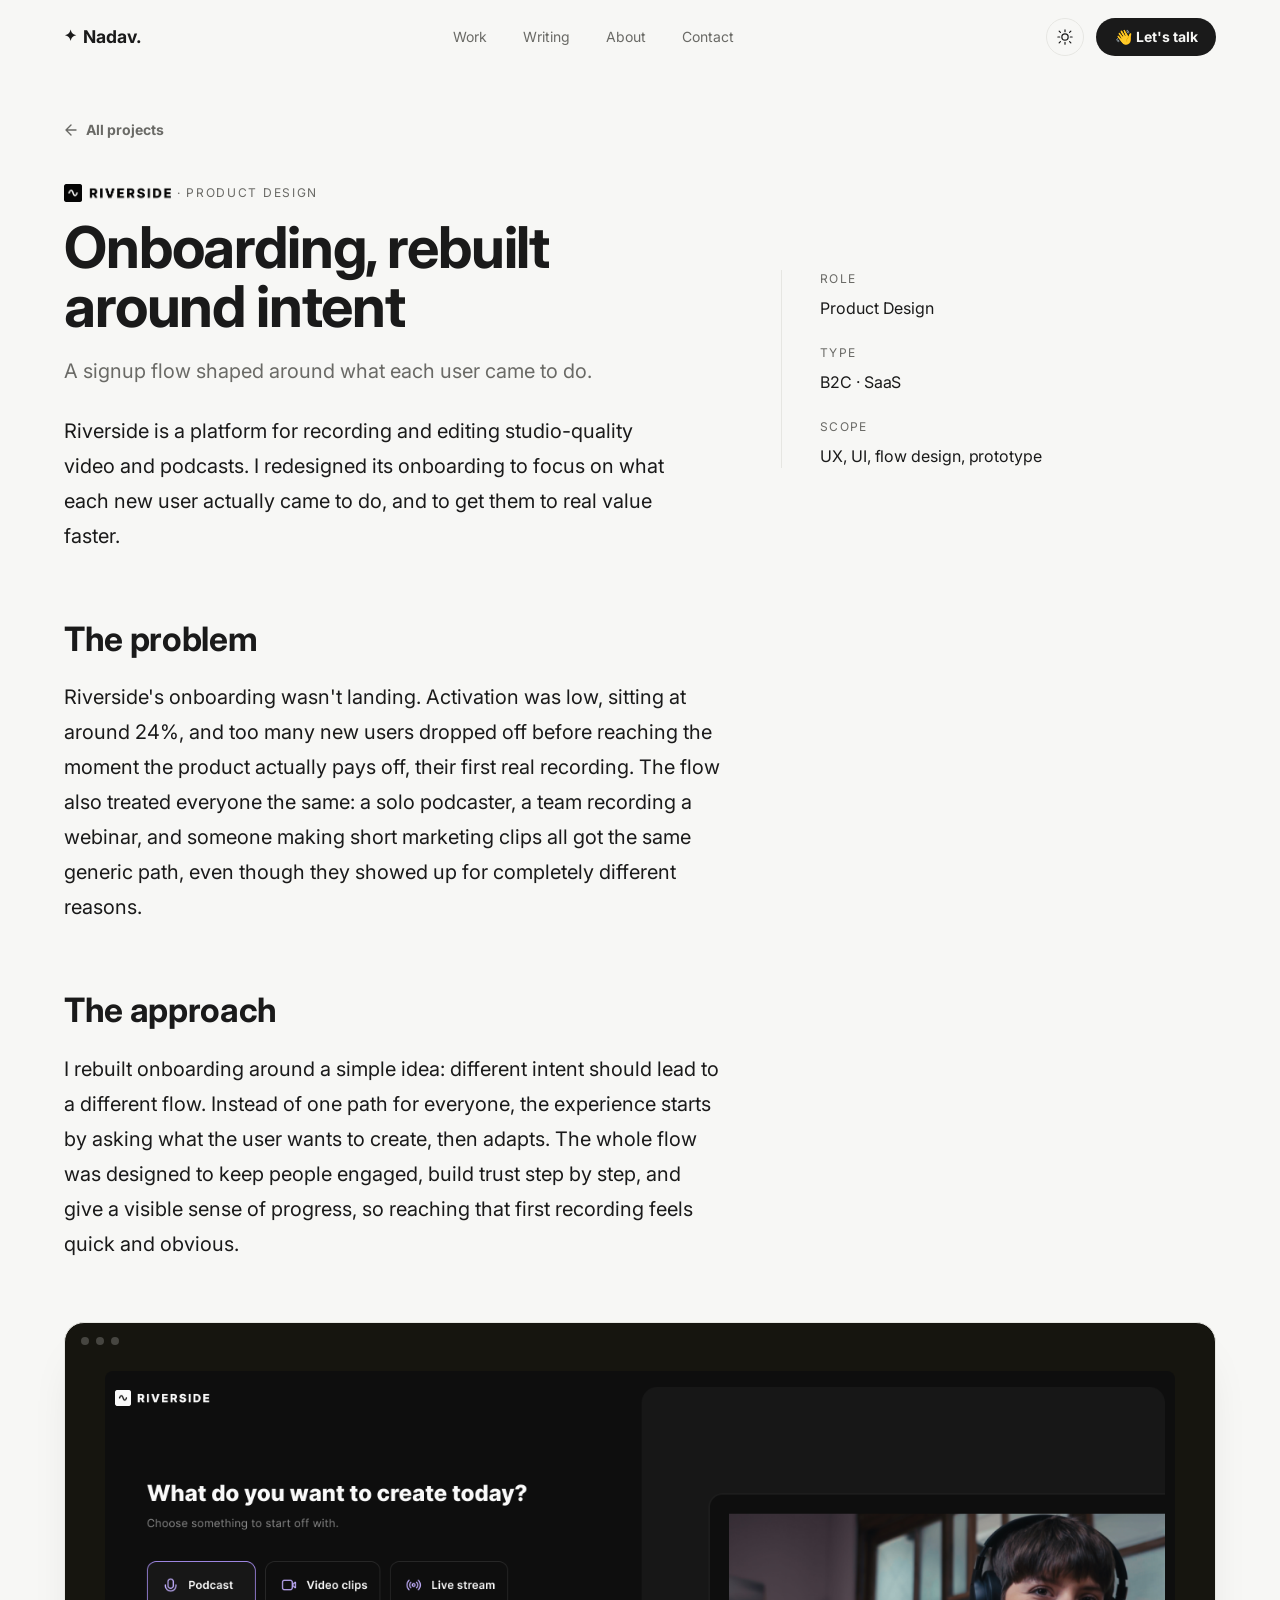
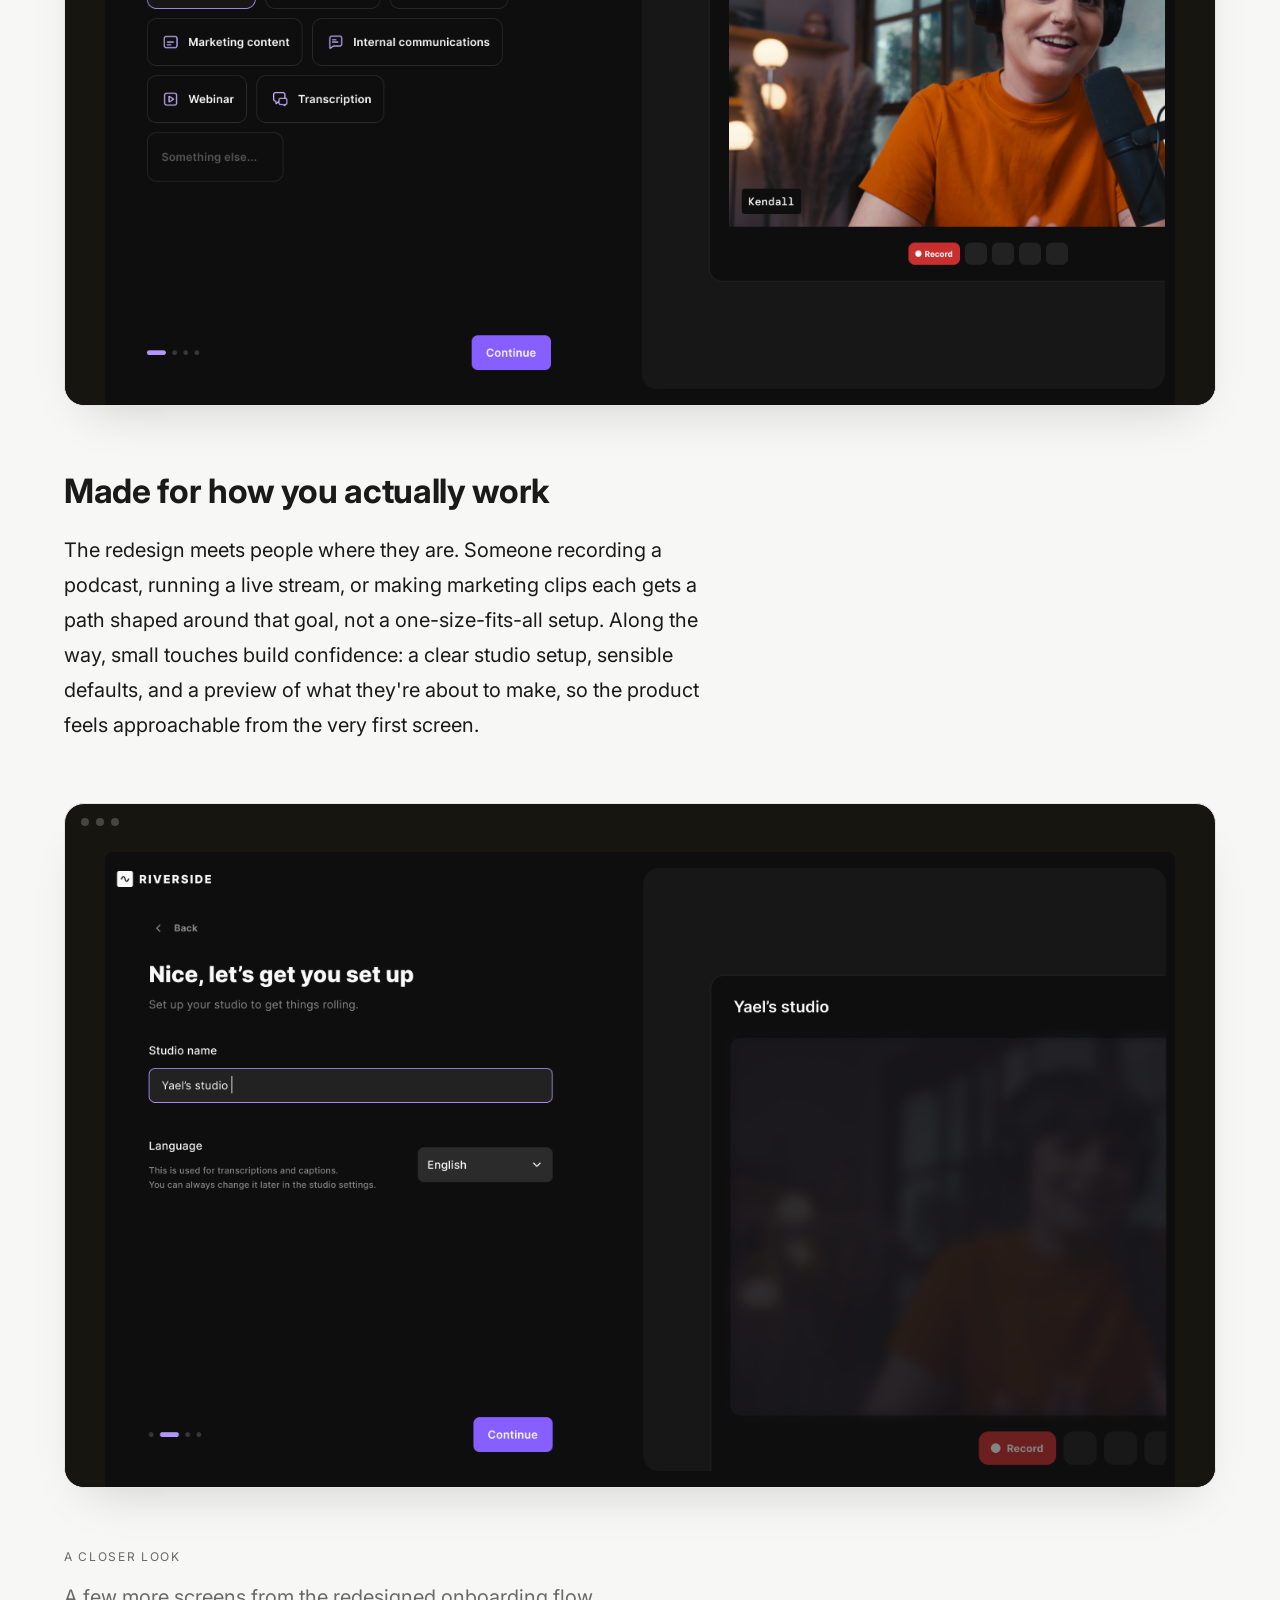
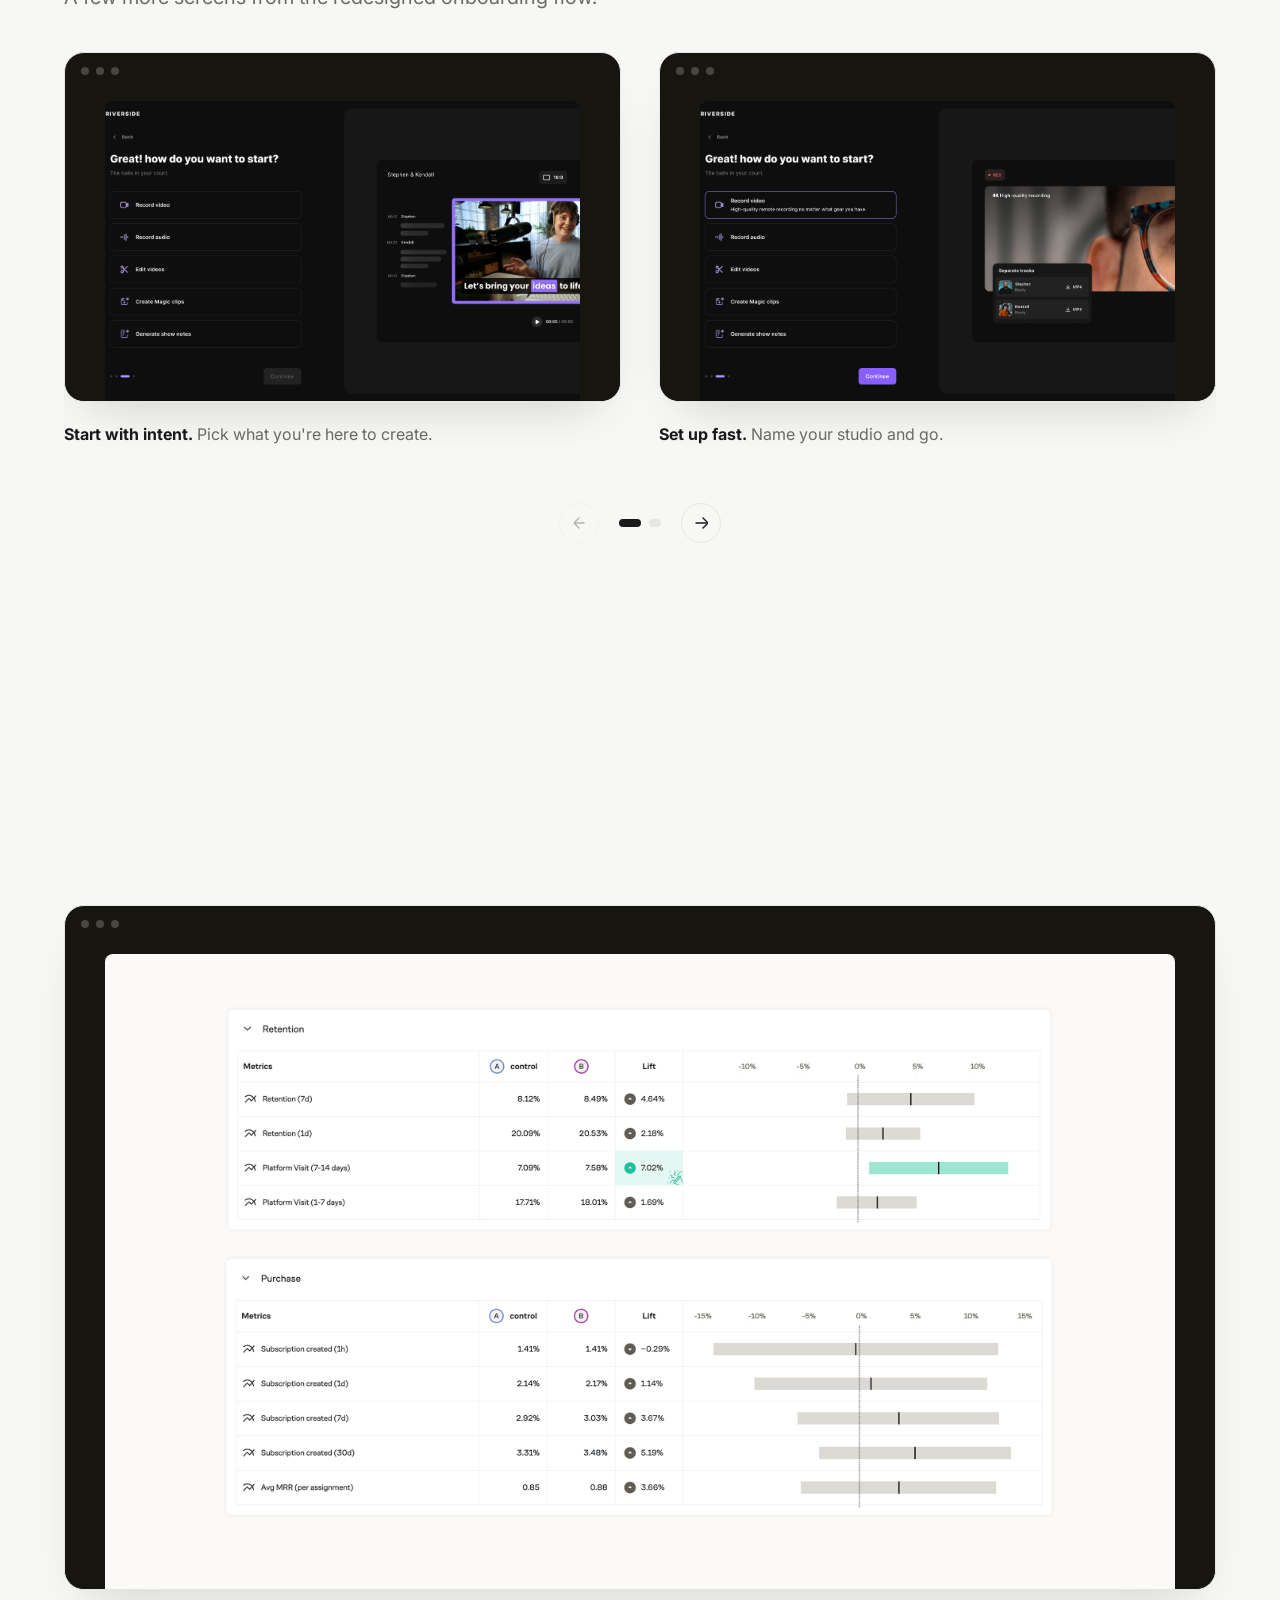
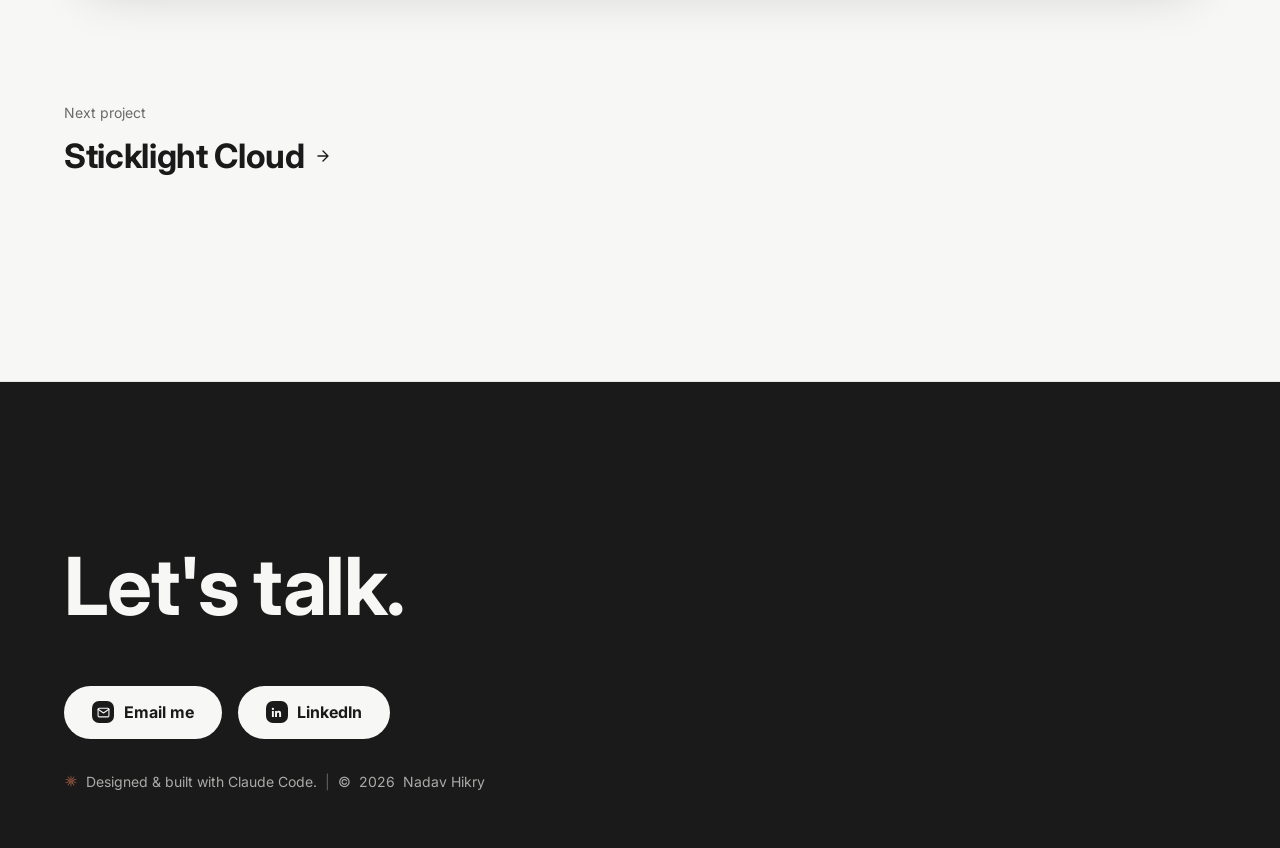
==== riverside.html @ 59f97821 "Initial commit: Nadav Hikry portfolio site Static portfolio site with Sticklight Cloud and Riverside" ====
<!DOCTYPE html>
<html lang="en">
<head>
<meta charset="UTF-8" />
<meta name="viewport" content="width=device-width, initial-scale=1.0" />
<title>Riverside · Nadav Hikry</title>
<meta name="description" content="Riverside: onboarding rebuilt around user intent. Product design case study by Nadav Hikry." />

<link rel="preconnect" href="https://fonts.googleapis.com" />
<link rel="preconnect" href="https://fonts.gstatic.com" crossorigin />
<link href="https://fonts.googleapis.com/css2?family=Inter:wght@400;700&display=swap" rel="stylesheet" />

<link rel="stylesheet" href="styles.css" />

<script>
  (function () {
    var saved = null;
    try { saved = localStorage.getItem("theme"); } catch (e) {}
    var theme = saved;
    if (theme !== "light" && theme !== "dark") {
      var hour = new Date().getHours();
      theme = (hour >= 7 && hour < 19) ? "light" : "dark";
    }
    document.documentElement.setAttribute("data-theme", theme);
  })();
</script>
</head>
<body>

<a class="skip-link" href="#main">Skip to content</a>

<!-- ============ NAV ============ -->
<header class="site-nav">
  <div class="site-nav__inner">
    <a href="index.html" class="logo" aria-label="Nadav Hikry home">
      <span class="logo__mark" aria-hidden="true">✦</span> Nadav.
    </a>

    <nav class="site-nav__links" aria-label="Primary">
      <a href="index.html#work">Work</a>
      <a href="index.html#writing">Writing</a>
      <a href="index.html#about">About</a>
      <a href="index.html#contact">Contact</a>
    </nav>

    <div class="site-nav__actions">
      <button id="theme-toggle" class="theme-toggle" type="button" aria-label="Toggle light and dark theme">
        <svg class="theme-toggle__icon theme-toggle__icon--sun" viewBox="0 0 24 24" fill="none" stroke="currentColor" stroke-width="1.6" stroke-linecap="round" aria-hidden="true">
          <circle cx="12" cy="12" r="4.2"/>
          <path d="M12 2.5v2.4M12 19.1v2.4M4.2 4.2l1.7 1.7M18.1 18.1l1.7 1.7M2.5 12h2.4M19.1 12h2.4M4.2 19.8l1.7-1.7M18.1 5.9l1.7-1.7"/>
        </svg>
        <svg class="theme-toggle__icon theme-toggle__icon--moon" viewBox="0 0 24 24" fill="none" stroke="currentColor" stroke-width="1.6" stroke-linecap="round" stroke-linejoin="round" aria-hidden="true">
          <path d="M20 14.3A8.5 8.5 0 1 1 9.7 4a6.6 6.6 0 0 0 10.3 10.3Z"/>
        </svg>
      </button>
      <a href="index.html#contact" class="say-hi"><span aria-hidden="true">👋</span>Let's talk</a>
    </div>
  </div>
</header>

<main id="main">
  <section class="project-detail">
    <a class="project-detail__back reveal" href="index.html#work">
      <svg width="14" height="14" viewBox="0 0 14 14" fill="none" aria-hidden="true">
        <path d="M12 7H2M2 7l5-5M2 7l5 5" stroke="currentColor" stroke-width="1.4" stroke-linecap="round" stroke-linejoin="round"/>
      </svg>
      All projects
    </a>

    <div class="project-detail__intro">
      <div class="project-detail__header">
        <p class="work-card__meta reveal">
          <img class="work-card__meta-logo work-card__meta-logo--riverside" src="images/riverside.png" alt="Riverside" />
          · Product Design
        </p>
        <h1 class="project-detail__title reveal">Onboarding, rebuilt<br>around intent</h1>
        <p class="project__hook reveal">A signup flow shaped around what each user came to do.</p>
        <p class="project-detail__copy reveal">
          Riverside is a platform for recording and editing studio-quality
          video and podcasts. I redesigned its onboarding to focus on what
          each new user actually came to do, and to get them to real value
          faster.
        </p>
      </div>

      <!-- AT A GLANCE -->
      <div class="project-detail__stats-panel reveal">
        <div class="project-detail__stats">
          <div class="project-detail__stat">
            <p class="project-detail__stat-label">Role</p>
            <p class="project-detail__stat-value">Product Design</p>
          </div>
          <div class="project-detail__stat">
            <p class="project-detail__stat-label">Type</p>
            <p class="project-detail__stat-value">B2C · SaaS</p>
          </div>
          <div class="project-detail__stat">
            <p class="project-detail__stat-label">Scope</p>
            <p class="project-detail__stat-value">UX, UI, flow design, prototype</p>
          </div>
        </div>
      </div>
    </div>

    <!-- THE PROBLEM -->
    <div class="project-detail__section reveal">
      <h2 class="project-detail__section-title">The problem</h2>
      <p class="project-detail__section-body">
        Riverside's onboarding wasn't landing. Activation was low, sitting
        at around 24%, and too many new users dropped off before reaching
        the moment the product actually pays off, their first real
        recording. The flow also treated everyone the same: a solo
        podcaster, a team recording a webinar, and someone making short
        marketing clips all got the same generic path, even though they
        showed up for completely different reasons.
      </p>
    </div>

    <!-- THE APPROACH -->
    <div class="project-detail__section reveal">
      <h2 class="project-detail__section-title">The approach</h2>
      <p class="project-detail__section-body">
        I rebuilt onboarding around a simple idea: different intent should
        lead to a different flow. Instead of one path for everyone, the
        experience starts by asking what the user wants to create, then
        adapts. The whole flow was designed to keep people engaged, build
        trust step by step, and give a visible sense of progress, so
        reaching that first recording feels quick and obvious.
      </p>
    </div>

    <figure class="frame project-detail__figure reveal">
      <span class="frame__bar" aria-hidden="true"><i></i><i></i><i></i></span>
      <span class="frame__media">
        <img src="images/riverside%2001.png" alt="Riverside onboarding intent-selection screen asking what the user wants to create today." loading="lazy" />
      </span>
    </figure>

    <!-- MADE FOR HOW YOU ACTUALLY WORK -->
    <div class="project-detail__section reveal">
      <h2 class="project-detail__section-title">Made for how you actually work</h2>
      <p class="project-detail__section-body">
        The redesign meets people where they are. Someone recording a
        podcast, running a live stream, or making marketing clips each gets
        a path shaped around that goal, not a one-size-fits-all setup.
        Along the way, small touches build confidence: a clear studio
        setup, sensible defaults, and a preview of what they're about to
        make, so the product feels approachable from the very first screen.
      </p>
    </div>

    <figure class="frame project-detail__figure reveal">
      <span class="frame__bar" aria-hidden="true"><i></i><i></i><i></i></span>
      <span class="frame__media">
        <img src="images/riverside%2002.png" alt="Riverside studio setup screen with a workspace name and sensible defaults." loading="lazy" />
      </span>
    </figure>

    <!-- A CLOSER LOOK -->
    <div class="project-gallery reveal">
      <p class="section-label project-gallery__label">A closer look</p>
      <p class="project-gallery__intro">
        A few more screens from the redesigned onboarding flow.
      </p>

      <div class="gallery-carousel" data-carousel>
        <div class="gallery-carousel__track" data-carousel-track>

          <div class="gallery-carousel__item" data-carousel-item>
            <button type="button" class="frame gallery-carousel__trigger" data-lightbox-trigger>
              <span class="frame__bar" aria-hidden="true"><i></i><i></i><i></i></span>
              <span class="frame__media">
                <img src="images/riverside%2003.png" alt="Riverside start screen with options to record video, record audio, edit videos, create magic clips, or generate show notes." loading="lazy" />
              </span>
            </button>
            <p class="gallery-carousel__caption"><strong>Start with intent.</strong> Pick what you're here to create.</p>
          </div>

          <div class="gallery-carousel__item" data-carousel-item>
            <button type="button" class="frame gallery-carousel__trigger" data-lightbox-trigger>
              <span class="frame__bar" aria-hidden="true"><i></i><i></i><i></i></span>
              <span class="frame__media">
                <img src="images/riverside%2004.png" alt="Riverside recording view showing 4K high-quality recording with separate tracks per participant." loading="lazy" />
              </span>
            </button>
            <p class="gallery-carousel__caption"><strong>Set up fast.</strong> Name your studio and go.</p>
          </div>

          <div class="gallery-carousel__item" data-carousel-item>
            <button type="button" class="frame gallery-carousel__trigger" data-lightbox-trigger>
              <span class="frame__bar" aria-hidden="true"><i></i><i></i><i></i></span>
              <span class="frame__media">
                <img src="images/riverside%2005.png" alt="Riverside onboarding attribution screen asking how the user heard about Riverside." loading="lazy" />
              </span>
            </button>
            <p class="gallery-carousel__caption"><strong>Multiple ways in.</strong> Record, edit, or generate with AI.</p>
          </div>

          <div class="gallery-carousel__item" data-carousel-item>
            <button type="button" class="frame gallery-carousel__trigger" data-lightbox-trigger>
              <span class="frame__bar" aria-hidden="true"><i></i><i></i><i></i></span>
              <span class="frame__media">
                <img src="images/riverside%2006.png" alt="Riverside simplified start screen with start recording and edit content options." loading="lazy" />
              </span>
            </button>
            <p class="gallery-carousel__caption"><strong>One last thing.</strong> A quick question before you're in.</p>
          </div>

        </div>

        <div class="gallery-carousel__controls">
          <button class="gallery-carousel__arrow" type="button" data-carousel-prev aria-label="Previous slide">
            <svg width="14" height="14" viewBox="0 0 14 14" fill="none" aria-hidden="true">
              <path d="M12 7H2M2 7l5-5M2 7l5 5" stroke="currentColor" stroke-width="1.4" stroke-linecap="round" stroke-linejoin="round"/>
            </svg>
          </button>
          <div class="gallery-carousel__dots" data-carousel-dots></div>
          <button class="gallery-carousel__arrow" type="button" data-carousel-next aria-label="Next slide">
            <svg width="14" height="14" viewBox="0 0 14 14" fill="none" aria-hidden="true">
              <path d="M2 7h10M9 2l5 5-5 5" stroke="currentColor" stroke-width="1.4" stroke-linecap="round" stroke-linejoin="round"/>
            </svg>
          </button>
        </div>
      </div>
    </div>

    <!-- GALLERY LIGHTBOX -->
    <div class="lightbox" id="gallery-lightbox" aria-hidden="true" role="dialog" aria-modal="true" aria-label="Screenshot viewer">
      <div class="lightbox__backdrop" data-lightbox-backdrop></div>
      <button type="button" class="lightbox__close" data-lightbox-close aria-label="Close">
        <svg width="18" height="18" viewBox="0 0 18 18" fill="none" aria-hidden="true">
          <path d="M4 4l10 10M14 4L4 14" stroke="currentColor" stroke-width="1.6" stroke-linecap="round"/>
        </svg>
      </button>
      <div class="lightbox__stage" data-lightbox-stage>
        <button type="button" class="lightbox__arrow lightbox__arrow--prev" data-lightbox-prev aria-label="Previous image">
          <svg width="18" height="18" viewBox="0 0 18 18" fill="none" aria-hidden="true">
            <path d="M11 4L5 9l6 5" stroke="currentColor" stroke-width="1.6" stroke-linecap="round" stroke-linejoin="round"/>
          </svg>
        </button>
        <figure class="lightbox__figure">
          <img class="lightbox__image" data-lightbox-image src="" alt="" />
          <figcaption class="lightbox__caption" data-lightbox-caption></figcaption>
        </figure>
        <button type="button" class="lightbox__arrow lightbox__arrow--next" data-lightbox-next aria-label="Next image">
          <svg width="18" height="18" viewBox="0 0 18 18" fill="none" aria-hidden="true">
            <path d="M7 4l6 5-6 5" stroke="currentColor" stroke-width="1.6" stroke-linecap="round" stroke-linejoin="round"/>
          </svg>
        </button>
      </div>
    </div>

    <!-- THE RESULTS -->
    <div class="project-detail__section reveal">
      <h2 class="project-detail__section-title">The results</h2>
      <p class="project-detail__section-body">
        The redesigned onboarding was validated in an A/B test against the
        old flow. The intent-based version lifted 7-day retention by 4.64%
        and platform visits (7-14 days) by 7.02%, and drove more users to
        subscribe, with 30-day subscription creation up 5.19% and average
        MRR up 3.66%.
      </p>
    </div>

    <figure class="frame project-detail__figure reveal">
      <span class="frame__bar" aria-hidden="true"><i></i><i></i><i></i></span>
      <span class="frame__media">
        <img src="images/results.png" alt="A/B test results table showing retention, platform visits, subscription creation, and MRR lift for the intent-based onboarding flow." loading="lazy" />
      </span>
    </figure>

    <a class="project-detail__next project-detail__next--plain reveal" href="sticklight-cloud.html">
      <span>
        <span class="project-detail__next-label">Next project</span>
        <span class="project-detail__next-title">
          Sticklight Cloud
          <svg width="18" height="18" viewBox="0 0 18 18" fill="none" aria-hidden="true">
            <path d="M4 9h10M9 4l5 5-5 5" stroke="currentColor" stroke-width="1.4" stroke-linecap="round" stroke-linejoin="round"/>
          </svg>
        </span>
      </span>
    </a>
  </section>
</main>

<!-- ============ CONTACT / FOOTER ============ -->
<footer id="contact" class="contact">
  <div class="contact__inner">
    <h2 class="contact__heading reveal">Let's talk.</h2>
    <div class="contact__links reveal">
      <a class="contact__link" href="mailto:nadavhikry@gmail.com">
        <span class="contact__link-icon" aria-hidden="true">
          <svg viewBox="0 0 24 24" fill="none" stroke="currentColor" stroke-width="2" stroke-linecap="round" stroke-linejoin="round">
            <path d="M22 6c0-1.1-.9-2-2-2H4c-1.1 0-2 .9-2 2v12c0 1.1.9 2 2 2h16c1.1 0 2-.9 2-2V6z"/>
            <polyline points="22 6 12 13 2 6"/>
          </svg>
        </span>
        Email me
      </a>
      <a class="contact__link" href="https://www.linkedin.com/in/nadav-hikry-38568662/" target="_blank" rel="noopener">
        <span class="contact__link-icon" aria-hidden="true">
          <svg viewBox="0 0 24 24" fill="currentColor">
            <path d="M20.45 20.45h-3.55v-5.57c0-1.33-.02-3.03-1.85-3.03-1.85 0-2.14 1.45-2.14 2.94v5.66H9.36V9h3.41v1.56h.05c.47-.9 1.63-1.85 3.36-1.85 3.6 0 4.27 2.37 4.27 5.45v6.29zM5.34 7.43a2.06 2.06 0 1 1 0-4.12 2.06 2.06 0 0 1 0 4.12zM7.12 20.45H3.56V9h3.56v11.45z"/>
          </svg>
        </span>
        LinkedIn
      </a>
    </div>
    <p class="contact__credit">
      <svg class="contact__credit-icon" viewBox="0 0 24 24" fill="currentColor" aria-hidden="true">
        <path d="M12 12 C12.9 8.5 12.6 4.5 12 1.5 C11.4 4.5 11.1 8.5 12 12 Z"/>
        <path d="M12 12 C12.9 8.5 12.6 4.5 12 1.5 C11.4 4.5 11.1 8.5 12 12 Z" transform="rotate(36 12 12)"/>
        <path d="M12 12 C12.9 8.5 12.6 4.5 12 1.5 C11.4 4.5 11.1 8.5 12 12 Z" transform="rotate(72 12 12)"/>
        <path d="M12 12 C12.9 8.5 12.6 4.5 12 1.5 C11.4 4.5 11.1 8.5 12 12 Z" transform="rotate(108 12 12)"/>
        <path d="M12 12 C12.9 8.5 12.6 4.5 12 1.5 C11.4 4.5 11.1 8.5 12 12 Z" transform="rotate(144 12 12)"/>
        <path d="M12 12 C12.9 8.5 12.6 4.5 12 1.5 C11.4 4.5 11.1 8.5 12 12 Z" transform="rotate(180 12 12)"/>
        <path d="M12 12 C12.9 8.5 12.6 4.5 12 1.5 C11.4 4.5 11.1 8.5 12 12 Z" transform="rotate(216 12 12)"/>
        <path d="M12 12 C12.9 8.5 12.6 4.5 12 1.5 C11.4 4.5 11.1 8.5 12 12 Z" transform="rotate(252 12 12)"/>
        <path d="M12 12 C12.9 8.5 12.6 4.5 12 1.5 C11.4 4.5 11.1 8.5 12 12 Z" transform="rotate(288 12 12)"/>
        <path d="M12 12 C12.9 8.5 12.6 4.5 12 1.5 C11.4 4.5 11.1 8.5 12 12 Z" transform="rotate(324 12 12)"/>
      </svg>
      Designed &amp; built with Claude Code.
      <span class="contact__credit-sep" aria-hidden="true">|</span>
      © <span id="year"></span> Nadav Hikry
    </p>
  </div>
</footer>

<script src="script.js"></script>
</body>
</html>
---- styles.css ----
/* ============================================================
   NADAV HIKRY — PORTFOLIO
   Monochrome design system. Colors, type, and spacing all flow
   from the custom properties below — edit here, not per-element.
   ============================================================ */

:root {
  /* ---- Light (daytime default) ---- */
  --bg: #F7F7F5;
  --text: #1A1A1A;
  --text-muted: #6A6A66;
  --border: #E6E6E2;
  --surface: #FFFFFF;
  --frame-chrome: #16150F;
  --pill-bg: #1A1A1A;
  --pill-text: #F7F7F5;

  /* ---- Type scale ---- */
  --font-body: "Inter", -apple-system, BlinkMacSystemFont, "Segoe UI", sans-serif;
  --fs-hero: clamp(3.5rem, 11vw, 8.5rem);
  --fs-h2: clamp(1.9rem, 4vw, 2.75rem);
  --fs-h3: clamp(1.6rem, 3vw, 2.1rem);
  --fs-body-lg: clamp(1.05rem, 1.6vw, 1.25rem);
  --fs-body: 1rem;
  --fs-small: 0.875rem;

  /* ---- Layout ---- */
  --measure: 68ch;
  --page-margin: clamp(1.5rem, 5vw, 4rem);
  --section-gap: clamp(5rem, 12vw, 9rem);

  /* ---- Motion ---- */
  --ease: cubic-bezier(0.16, 1, 0.3, 1);
  --duration-theme: 0.6s;
  --duration-reveal: 0.9s;
}

:root[data-theme="dark"] {
  --bg: #111110;
  --text: #F2F0EA;
  --text-muted: #9C968A;
  --border: #2A2926;
  --surface: #171614;
  --frame-chrome: #0B0B0A;
  --pill-bg: #F2F0EA;
  --pill-text: #171614;
}

/* ============ RESET ============ */
*, *::before, *::after { box-sizing: border-box; }
html { scroll-behavior: smooth; }
body {
  margin: 0;
  background: var(--bg);
  color: var(--text);
  font-family: var(--font-body);
  font-size: var(--fs-body);
  font-weight: 400;
  line-height: 1.5;
  -webkit-font-smoothing: antialiased;
  transition: background-color var(--duration-theme) var(--ease), color var(--duration-theme) var(--ease);
}
img { max-width: 100%; display: block; }
a { color: inherit; text-decoration: none; }
h1, h2, h3, p { margin: 0; }
ul { margin: 0; padding: 0; }
button { font: inherit; color: inherit; background: none; border: none; cursor: pointer; }

.skip-link {
  position: absolute;
  left: -9999px;
  top: 0;
  background: var(--pill-bg);
  color: var(--pill-text);
  padding: 0.75rem 1.25rem;
  border-radius: 999px;
  z-index: 200;
}
.skip-link:focus { left: var(--page-margin); top: 1rem; }

:focus-visible {
  outline: 2px solid var(--text);
  outline-offset: 3px;
}

@media (prefers-reduced-motion: reduce) {
  html { scroll-behavior: auto; }
  *, *::before, *::after {
    animation-duration: 0.001ms !important;
    transition-duration: 0.001ms !important;
  }
  .hero__eyebrow {
    animation: none;
    background-position: 0% 0%;
  }
  .gallery-carousel__track { scroll-behavior: auto; }
}

/* ============ SHARED ============ */
.section-label {
  font-size: 0.75rem;
  font-weight: 400;
  letter-spacing: 0.14em;
  text-transform: uppercase;
  color: var(--text-muted);
  margin: 0 0 3rem;
}

main > section,
.contact {
  padding: 0 var(--page-margin);
}

/* Scroll-reveal: fade + gentle rise, one-shot */
.reveal {
  opacity: 0;
  transform: translateY(22px);
  transition: opacity var(--duration-reveal) var(--ease), transform var(--duration-reveal) var(--ease);
}
.reveal.in-view {
  opacity: 1;
  transform: translateY(0);
}
@media (prefers-reduced-motion: reduce) {
  .reveal { opacity: 1; transform: none; }
}

/* ============ NAV ============ */
.site-nav {
  position: sticky;
  top: 0;
  z-index: 100;
  background: transparent;
  border-bottom: 1px solid transparent;
  transition: background-color var(--duration-theme) var(--ease), border-color var(--duration-theme) var(--ease);
}
.site-nav--scrolled {
  background: color-mix(in srgb, var(--bg) 85%, transparent);
  backdrop-filter: blur(10px);
  -webkit-backdrop-filter: blur(10px);
  border-bottom: 1px solid var(--border);
}
.site-nav__inner {
  max-width: 1400px;
  margin: 0 auto;
  padding: 1.1rem var(--page-margin);
  display: flex;
  flex-wrap: wrap;
  align-items: center;
  justify-content: space-between;
  gap: 1.5rem;
}
.logo {
  display: inline-flex;
  align-items: center;
  gap: 0.35rem;
  font-weight: 700;
  font-size: 1.1rem;
  color: var(--text);
  transition: opacity 0.3s var(--ease);
}
.logo:hover { opacity: 0.7; }
.logo__mark { font-size: 0.85em; line-height: 1; }

.site-nav__links {
  display: flex;
  gap: clamp(1.25rem, 3vw, 2.25rem);
  flex-wrap: wrap;
  justify-content: center;
}
.site-nav__links a {
  font-size: var(--fs-small);
  font-weight: 400;
  color: var(--text-muted);
  transition: color 0.3s var(--ease);
}
.site-nav__links a:hover { color: var(--text); }

.site-nav__actions {
  display: flex;
  align-items: center;
  gap: 0.75rem;
  flex-shrink: 0;
}

.theme-toggle {
  position: relative;
  display: inline-flex;
  align-items: center;
  justify-content: center;
  width: 38px;
  height: 38px;
  border-radius: 50%;
  border: 1px solid var(--border);
  color: var(--text);
  flex-shrink: 0;
  transition: border-color var(--duration-theme) var(--ease);
}
.theme-toggle:hover { border-color: var(--text-muted); }
.theme-toggle__icon {
  position: absolute;
  width: 18px;
  height: 18px;
  transition: opacity 0.4s var(--ease), transform 0.4s var(--ease);
}
.theme-toggle__icon--sun { opacity: 1; transform: rotate(0deg) scale(1); }
.theme-toggle__icon--moon { opacity: 0; transform: rotate(-40deg) scale(0.6); }
:root[data-theme="dark"] .theme-toggle__icon--sun { opacity: 0; transform: rotate(40deg) scale(0.6); }
:root[data-theme="dark"] .theme-toggle__icon--moon { opacity: 1; transform: rotate(0deg) scale(1); }

.say-hi {
  display: inline-flex;
  align-items: center;
  gap: 4px;
  padding: 0.55rem 1.15rem;
  border-radius: 999px;
  background: var(--pill-bg);
  color: var(--pill-text);
  font-size: var(--fs-small);
  font-weight: 700;
  transition: opacity 0.3s var(--ease), transform 0.3s var(--ease), background-color var(--duration-theme) var(--ease), color var(--duration-theme) var(--ease);
}
.say-hi:hover { opacity: 0.85; transform: translateY(-1px); }

/* ============ HERO ============ */
.hero {
  min-height: 92vh;
  display: flex;
  align-items: center;
  max-width: 1400px;
  margin: 0 auto;
}
.hero__inner {
  width: 100%;
  padding: 2rem 0;
}
/* One deliberate exception to the monochrome system: a quiet animated
   sheen on the "AI" eyebrow label, the same shorthand designers use to
   signal AI without shouting it. Nowhere else on the site uses color. */
.hero__eyebrow {
  font-size: var(--fs-body-lg);
  margin-bottom: 1.25rem;
  display: inline-block;
  background: linear-gradient(
    100deg,
    var(--text-muted) 0%,
    var(--text-muted) 38%,
    #7C8FFF 47%,
    #B98CFF 53%,
    var(--text-muted) 62%,
    var(--text-muted) 100%
  );
  background-size: 300% 100%;
  background-position: 0% 0%;
  -webkit-background-clip: text;
  background-clip: text;
  -webkit-text-fill-color: transparent;
  color: transparent;
  animation: ai-shimmer 5s ease-in-out infinite;
}
@keyframes ai-shimmer {
  to { background-position: -200% 0%; }
}
.hero__headline {
  font-size: var(--fs-hero);
  font-weight: 700;
  line-height: 0.92;
  letter-spacing: -0.03em;
  margin: 0;
  white-space: nowrap;
}
.hero__tagline {
  margin-top: 1.25rem;
  font-size: var(--fs-body-lg);
  color: var(--text-muted);
  max-width: 40ch;
}
.hero__actions {
  margin-top: 2.5rem;
  display: flex;
  flex-wrap: wrap;
  gap: 1rem;
}
.btn {
  display: inline-flex;
  align-items: center;
  gap: 0.6rem;
  padding: 0.9rem 1.75rem;
  border-radius: 999px;
  font-weight: 700;
  font-size: var(--fs-body);
  transition: opacity 0.3s var(--ease), transform 0.3s var(--ease),
    background-color var(--duration-theme) var(--ease), color var(--duration-theme) var(--ease),
    border-color var(--duration-theme) var(--ease);
}
.btn:hover { transform: translateY(-2px); }
.btn--primary {
  background: var(--pill-bg);
  color: var(--pill-text);
}
.btn--primary:hover { opacity: 0.85; }
.btn--primary svg { transition: transform 0.3s var(--ease); }
.btn--primary:hover svg { transform: translateY(2px); }
.btn--secondary {
  background: transparent;
  color: var(--text);
  border: 1px solid var(--border);
}
.btn--secondary:hover { border-color: var(--text-muted); }

/* ============ WORK ============ */
.work {
  max-width: 1400px;
  margin: 0 auto;
  /* Tighter than the usual section-gap: the hero is already full-height,
     so it doesn't also need a full section-gap of empty space after it. */
  padding-top: clamp(2rem, 5vw, 3.5rem);
  padding-bottom: var(--section-gap);
}
.work__header {
  display: flex;
  justify-content: space-between;
  align-items: flex-end;
  gap: 2rem;
  margin-bottom: 44px;
}
.work__header-left .section-label { margin: 0 0 1rem; }
.work__heading {
  font-size: var(--fs-h2);
  font-weight: 700;
  letter-spacing: -0.01em;
}
.work__grid {
  display: grid;
  grid-template-columns: repeat(2, 1fr);
  gap: clamp(2.5rem, 5vw, 4rem) clamp(2rem, 4vw, 3rem);
}
.work-card { display: block; }
.work-card__meta {
  display: flex;
  align-items: center;
  gap: 0.4rem;
  margin-top: 1.5rem;
  font-size: 12px;
  font-weight: 400;
  letter-spacing: 0.14em;
  text-transform: uppercase;
  color: var(--text-muted);
}
.work-card__meta-logo {
  height: 18px;
  width: auto;
  display: block;
}
/* The Riverside mark is exported white-on-transparent; invert it in light
   mode so it stays visible, and drop the invert back in dark mode where
   white already reads correctly against the page. */
.work-card__meta-logo--riverside {
  filter: invert(1);
  transition: filter var(--duration-theme) var(--ease);
}
:root[data-theme="dark"] .work-card__meta-logo--riverside {
  filter: none;
}
.work-card__title {
  margin-top: 0.5rem;
  font-size: clamp(1.25rem, 2.2vw, 1.5rem);
  font-weight: 700;
  letter-spacing: -0.01em;
}
.work-card__hook {
  margin-top: 0.5rem;
  font-size: var(--fs-body);
  color: var(--text-muted);
}
.work-card__view {
  position: absolute;
  top: 50%;
  left: 50%;
  transform: translate(-50%, -50%) scale(0.96);
  display: inline-flex;
  align-items: center;
  gap: 0.5rem;
  padding: 0.75rem 1.5rem;
  border-radius: 999px;
  background: var(--pill-bg);
  color: var(--pill-text);
  font-weight: 700;
  font-size: var(--fs-small);
  opacity: 0;
  transition: opacity 0.3s var(--ease), transform 0.3s var(--ease);
  pointer-events: none;
}
.work-card:hover .work-card__view,
.work-card:focus-visible .work-card__view {
  opacity: 1;
  transform: translate(-50%, -50%) scale(1);
}

/* Shared with project-detail pages. */
.project__hook {
  font-size: var(--fs-body-lg);
  color: var(--text-muted);
}

/* Framed screenshots: a quiet "browser window" chrome around every image,
   so raw slide exports read as intentional product shots. Also used as the
   base media treatment for homepage work-cards (see .frame--cover below). */
.frame {
  position: relative;
  margin: 0;
  border-radius: 20px;
  overflow: hidden;
  background: var(--frame-chrome);
  border: 1px solid var(--border);
  box-shadow: 0 24px 48px -24px rgba(0, 0, 0, 0.18);
}
.frame__bar {
  display: flex;
  align-items: center;
  gap: 7px;
  padding: 14px 16px;
}
.frame__bar i {
  width: 8px;
  height: 8px;
  border-radius: 50%;
  background: rgba(242, 240, 234, 0.22);
}
.frame__media {
  display: block;
  aspect-ratio: 16 / 10;
  background: var(--frame-chrome);
}
.frame__media img,
.frame__media video {
  width: 100%;
  height: 100%;
  object-fit: contain;
}

/* Cover cards (homepage Work teasers): borderless, no chrome bar —
   the source image is shown in full, at its own natural proportions. */
.frame--cover .frame__media {
  /* Wider than the source image itself, so the matte shows generously
     on the sides rather than just a thin inset border. */
  aspect-ratio: 3 / 2;
  padding: clamp(1.5rem, 3.5vw, 2.5rem);
}
.frame--cover .frame__media img {
  object-fit: contain;
  border-radius: 12px;
  transition: transform 0.5s var(--ease);
}
.work-card:hover .frame--cover .frame__media img,
.work-card:focus-visible .frame--cover .frame__media img {
  transform: scale(1.045);
}

/* ============ PROJECT DETAIL ============ */
.project-detail {
  max-width: 1400px;
  margin: 0 auto;
  padding-top: 44px;
  padding-bottom: var(--section-gap);
}
.project-detail__back {
  display: inline-flex;
  align-items: center;
  gap: 0.5rem;
  font-size: var(--fs-small);
  font-weight: 700;
  color: var(--text-muted);
  margin-bottom: 44px;
  transition: color 0.3s var(--ease), transform 0.3s var(--ease);
}
.project-detail__back svg { transition: transform 0.3s var(--ease); }
.project-detail__back:hover { color: var(--text); }
.project-detail__back:hover svg { transform: translateX(-3px); }

.project-detail__intro {
  display: grid;
  grid-template-columns: 1.5fr 1fr;
  gap: clamp(2.5rem, 5vw, 4rem);
  align-items: center;
}
.project-detail__header { max-width: 62ch; }
.project-detail__title {
  font-size: clamp(2rem, 4.6vw, 3.6rem);
  font-weight: 700;
  letter-spacing: -0.02em;
  line-height: 1.02;
  margin: 1rem 0 1.25rem;
}
.project-detail__header .work-card__meta { margin-top: 0; }
.project-detail__copy {
  margin-top: 1.75rem;
  font-size: var(--fs-body-lg);
  line-height: 1.75;
  color: var(--text);
  max-width: 66ch;
}

.project-detail__media {
  display: flex;
  flex-direction: column;
  gap: clamp(2rem, 5vw, 3.5rem);
  margin-top: clamp(3.5rem, 8vw, 6rem);
}
.project-detail__media .frame { width: 100%; }
.project-detail__media .frame__media { aspect-ratio: 16 / 9; }

.project-detail__next {
  display: flex;
  align-items: center;
  justify-content: space-between;
  gap: 1.5rem;
  margin-top: clamp(4rem, 9vw, 7rem);
  padding: 2.25rem clamp(1.5rem, 4vw, 2.5rem);
  border: 1px solid var(--border);
  border-radius: 18px;
  transition: border-color 0.3s var(--ease), transform 0.3s var(--ease);
}
.project-detail__next:hover { border-color: var(--text-muted); transform: translateY(-2px); }
.project-detail__next-label {
  display: block;
  font-size: var(--fs-small);
  color: var(--text-muted);
  margin-bottom: 0.5rem;
}
.project-detail__next-title {
  display: flex;
  align-items: center;
  gap: 0.6rem;
  font-size: var(--fs-h3);
  font-weight: 700;
  letter-spacing: -0.01em;
}
.project-detail__next-title svg { transition: transform 0.3s var(--ease); }
.project-detail__next:hover .project-detail__next-title svg { transform: translateX(4px); }

@media (max-width: 700px) {
  .project-detail__next { flex-direction: column; align-items: flex-start; }
}

/* Frameless variant: no box, just a left-aligned label + title, generous
   space around it instead of a border. Arrow-shift-on-hover is inherited
   from .project-detail__next above; only the box chrome is stripped here. */
.project-detail__next--plain {
  display: block;
  border: none;
  border-radius: 0;
  padding: 0;
  margin-top: clamp(4rem, 9vw, 7rem);
  margin-bottom: clamp(2rem, 5vw, 3.5rem);
}
.project-detail__next--plain:hover { transform: none; }
.project-detail__next--plain .project-detail__next-label {
  transition: color 0.3s var(--ease);
}
.project-detail__next--plain:hover .project-detail__next-label {
  color: var(--text);
}

/* ---- Rich project-detail content: stats, prose sections, gallery ---- */
/* "At a glance" sits beside the header text as its own column, divided by
   a hairline — a compact facts panel rather than a full-width strip. */
.project-detail__stats-panel {
  border-left: 1px solid var(--border);
  padding-left: clamp(1.5rem, 3vw, 2.5rem);
}
.project-detail__stats {
  display: grid;
  grid-template-columns: 1fr;
  gap: 1.5rem;
}
.project-detail__stat-label {
  font-size: 0.75rem;
  font-weight: 400;
  letter-spacing: 0.1em;
  text-transform: uppercase;
  color: var(--text-muted);
  margin: 0 0 0.5rem;
}
.project-detail__stat-value {
  font-size: var(--fs-body);
  font-weight: 400;
  letter-spacing: -0.005em;
  color: var(--text);
  margin: 0;
}

@media (max-width: 800px) {
  .project-detail__intro { grid-template-columns: 1fr; }
  .project-detail__stats-panel {
    border-left: none;
    border-top: 1px solid var(--border);
    padding-left: 0;
    padding-top: 2rem;
    margin-top: 0.5rem;
  }
  .project-detail__stats { max-width: 420px; }
}

.project-detail__section {
  max-width: 66ch;
  margin-top: 60px;
}
.project-detail__section-title {
  font-size: var(--fs-h3);
  font-weight: 700;
  letter-spacing: -0.01em;
  margin: 0 0 16px;
}
.project-detail__section-body {
  font-size: var(--fs-body-lg);
  line-height: 1.75;
  color: var(--text);
}
.project-detail__section-body + .project-detail__section-body { margin-top: 1.25rem; }

.solution-list {
  margin: 16px 0 0;
  display: flex;
  flex-direction: column;
  gap: 16px;
}
.solution-list li {
  list-style: none;
  padding-left: 1.5rem;
  border-left: 1px solid var(--border);
  font-size: var(--fs-body-lg);
  line-height: 1.7;
  color: var(--text);
}
.solution-list strong { font-weight: 700; }

.project-detail__figure { margin-top: 60px; }
/* Shared "browser window" screenshot treatment — matte on left/right/top
   only, image flush to the bottom of the frame, cropped like a real
   browser window rather than floating. Used by the main narrative figures
   and the "closer look" gallery items alike. */
.project-detail__figure .frame__media,
.gallery-carousel__item .frame__media {
  aspect-ratio: 16 / 9;
  padding: 12px clamp(1.5rem, 3.5vw, 2.5rem) 0;
}
.project-detail__figure .frame__media img,
.project-detail__figure .frame__media video,
.gallery-carousel__item .frame__media img {
  display: block;
  width: 100%;
  height: 100%;
  object-fit: cover;
  object-position: top;
  border-radius: 8px 8px 0 0;
}

/* Gallery frames double as lightbox triggers — reset the button chrome
   back to how the plain .frame figure looked, plus a gentle hover/focus
   cue so the click affordance reads clearly. */
.gallery-carousel__trigger {
  display: block;
  width: 100%;
  padding: 0;
  text-align: left;
}
.gallery-carousel__trigger .frame__media img { transition: transform 0.4s var(--ease); }
.gallery-carousel__trigger:hover .frame__media img,
.gallery-carousel__trigger:focus-visible .frame__media img {
  transform: scale(1.03);
}

/* Placeholder media: a faint centered label inside the existing frame
   chrome, standing in until real screenshots are dropped in. The frame
   background is always dark regardless of theme, so a light, low-opacity
   label reads correctly in both light and dark mode without an override. */
.project-detail__placeholder {
  display: flex;
  align-items: center;
  justify-content: center;
  height: 100%;
  min-height: 120px;
  padding: 1.5rem;
  text-align: center;
  font-size: var(--fs-small);
  font-weight: 700;
  letter-spacing: 0.08em;
  text-transform: uppercase;
  color: rgba(242, 240, 234, 0.3);
}

.project-gallery { margin-top: 60px; }
.project-gallery__label { margin-bottom: 1rem; }
.project-gallery__intro {
  font-size: var(--fs-body-lg);
  color: var(--text-muted);
  max-width: 60ch;
  margin: 0 0 2.5rem;
}

/* Filmstrip carousel: every image is the same size, individually
   scroll-snapped — two visible at a time, at a fixed size, with the exact
   same gap between every pair regardless of the total item count (an odd
   number of images just ends the strip, rather than leaving a mismatched
   blank slot). Arrows/dots page by two; the track itself is a native
   scroll-snap container so drag, swipe, and trackpad scroll all work too. */
.gallery-carousel__track {
  display: flex;
  gap: clamp(1.5rem, 3vw, 2.5rem);
  overflow-x: auto;
  scroll-snap-type: x mandatory;
  scroll-behavior: smooth;
  -webkit-overflow-scrolling: touch;
  cursor: grab;
  scrollbar-width: none;
}
.gallery-carousel__track::-webkit-scrollbar { display: none; }
.gallery-carousel__track--dragging {
  scroll-snap-type: none;
  scroll-behavior: auto;
  cursor: grabbing;
  user-select: none;
}
.gallery-carousel__item {
  flex: 0 0 calc(50% - clamp(1.5rem, 3vw, 2.5rem) / 2);
  min-width: 0;
  scroll-snap-align: start;
}
.gallery-carousel__caption {
  margin-top: 1.25rem;
  font-size: var(--fs-body);
  line-height: 1.6;
  color: var(--text-muted);
  max-width: 46ch;
}
.gallery-carousel__caption strong {
  color: var(--text);
  font-weight: 700;
}

.gallery-carousel__controls {
  display: flex;
  align-items: center;
  justify-content: center;
  gap: 1.25rem;
  margin-top: clamp(2.5rem, 5vw, 3.5rem);
}
.gallery-carousel__arrow {
  display: inline-flex;
  align-items: center;
  justify-content: center;
  width: 40px;
  height: 40px;
  border-radius: 50%;
  border: 1px solid var(--border);
  color: var(--text);
  flex-shrink: 0;
  transition: border-color 0.3s var(--ease), opacity 0.3s var(--ease);
}
.gallery-carousel__arrow:hover:not(:disabled) { border-color: var(--text-muted); }
.gallery-carousel__arrow:disabled { opacity: 0.3; cursor: default; }
.gallery-carousel__dots {
  display: flex;
  align-items: center;
  gap: 0.5rem;
}
.gallery-carousel__dot {
  width: 8px;
  height: 8px;
  border-radius: 999px;
  background: var(--border);
  transition: background-color 0.3s var(--ease), width 0.3s var(--ease);
}
.gallery-carousel__dot--active {
  width: 22px;
  background: var(--text);
}

@media (max-width: 700px) {
  .gallery-carousel__item { flex-basis: 100%; }
}

/* ============ GALLERY LIGHTBOX ============ */
/* A dedicated dark surface regardless of page theme — the same warm-black
   used for browser-chrome frames (--frame-chrome), not a generic black
   scrim, so it still reads as part of this site rather than a bolted-on
   plugin. Text inside is fixed to the dark-mode palette values for the
   same reason: it always sits on a dark surface, independent of whichever
   theme the page itself is in. */
.lightbox {
  position: fixed;
  inset: 0;
  z-index: 300;
  display: flex;
  align-items: center;
  justify-content: center;
  padding: clamp(1.5rem, 5vw, 4rem);
  opacity: 0;
  visibility: hidden;
  transition: opacity 0.4s var(--ease), visibility 0s linear 0.4s;
}
.lightbox--open {
  opacity: 1;
  visibility: visible;
  transition: opacity 0.4s var(--ease), visibility 0s linear 0s;
}
.lightbox__backdrop {
  position: absolute;
  inset: 0;
  background: color-mix(in srgb, var(--frame-chrome) 94%, transparent);
}
.lightbox__stage {
  position: relative;
  z-index: 1;
  display: flex;
  align-items: center;
  justify-content: center;
  gap: clamp(0.75rem, 3vw, 2rem);
  max-width: 100%;
  max-height: 100%;
  transform: translateY(14px) scale(0.98);
  opacity: 0;
  transition: transform 0.45s var(--ease), opacity 0.45s var(--ease);
}
.lightbox--open .lightbox__stage {
  transform: translateY(0) scale(1);
  opacity: 1;
}
.lightbox__figure {
  margin: 0;
  display: flex;
  flex-direction: column;
  align-items: center;
  min-width: 0;
}
.lightbox__image {
  display: block;
  max-width: min(88vw, 1400px);
  max-height: 74vh;
  width: auto;
  height: auto;
  border-radius: 12px;
  box-shadow: 0 32px 64px -20px rgba(0, 0, 0, 0.55);
}
.lightbox__caption {
  margin: 1.25rem 0 0;
  max-width: 70ch;
  text-align: center;
  font-size: var(--fs-body);
  line-height: 1.6;
  color: #9C968A;
}
.lightbox__caption strong {
  color: #F2F0EA;
  font-weight: 700;
}

.lightbox__close,
.lightbox__arrow {
  display: inline-flex;
  align-items: center;
  justify-content: center;
  flex-shrink: 0;
  border-radius: 50%;
  border: 1px solid rgba(242, 240, 234, 0.25);
  color: #F2F0EA;
  background: rgba(242, 240, 234, 0.06);
  transition: border-color 0.3s var(--ease), background-color 0.3s var(--ease), transform 0.2s var(--ease);
}
.lightbox__close:hover,
.lightbox__arrow:hover {
  border-color: rgba(242, 240, 234, 0.5);
  background: rgba(242, 240, 234, 0.12);
}
.lightbox__close:active,
.lightbox__arrow:active { transform: scale(0.94); }
.lightbox__close {
  position: absolute;
  top: clamp(1rem, 3vw, 2rem);
  right: clamp(1rem, 3vw, 2rem);
  width: 40px;
  height: 40px;
  z-index: 2;
}
.lightbox__arrow {
  width: 48px;
  height: 48px;
}

@media (max-width: 760px) {
  .lightbox { padding: 1.25rem; }
  .lightbox__stage { flex-direction: column; }
  .lightbox__arrow--prev,
  .lightbox__arrow--next {
    position: absolute;
    top: 50%;
    transform: translateY(-50%);
  }
  .lightbox__arrow--prev { left: 0.25rem; }
  .lightbox__arrow--next { right: 0.25rem; }
  .lightbox__image { max-width: 100%; max-height: 58vh; }
}

body.lightbox-lock { overflow: hidden; }

/* ============ WRITING ============ */
/* Full-bleed band (like .contact) rather than a max-width block, so the
   surface color runs edge-to-edge; content stays inset via .writing__inner. */
.writing {
  background: var(--surface);
  /* Zero horizontal padding here (overriding the generic main>section rule)
     so the background bleeds full-width; .writing__inner carries the page
     margin itself, combined with max-width the same way .work/.about do —
     otherwise the two insets stack and this section drifts out of the
     site's grid on wide viewports. */
  padding: var(--section-gap) 0;
  transition: background-color var(--duration-theme) var(--ease);
}
.writing__inner {
  max-width: 1400px;
  margin: 0 auto;
  padding: 0 var(--page-margin);
}
.writing-card {
  display: flex;
  align-items: center;
  gap: clamp(1.5rem, 4vw, 2.5rem);
  margin-top: 2.5rem;
  transition: opacity var(--duration-reveal) var(--ease),
    transform var(--duration-reveal) var(--ease);
}
.writing-card__thumb {
  flex-shrink: 0;
  display: block;
  width: min(420px, 40%);
  aspect-ratio: 16 / 9;
  border-radius: 12px;
  overflow: hidden;
}
.writing-card__thumb img {
  width: 100%;
  height: 100%;
  object-fit: contain;
}
.writing-card__text { flex: 1 1 auto; min-width: 0; }
.writing-card__title {
  font-size: var(--fs-h3);
  font-weight: 700;
  letter-spacing: -0.01em;
  margin-bottom: 0.75rem;
}
.writing-card__blurb {
  color: var(--text-muted);
  font-size: var(--fs-body-lg);
  max-width: 52ch;
  margin-bottom: 1rem;
}
.writing-card__meta {
  font-size: var(--fs-small);
  color: var(--text-muted);
}
.writing-card__external {
  flex-shrink: 0;
  display: flex;
  align-items: center;
  justify-content: center;
  width: 40px;
  height: 40px;
  border-radius: 50%;
  border: 1px solid var(--border);
  transition: transform 0.3s var(--ease), background-color 0.3s var(--ease), color 0.3s var(--ease);
}
.writing-card:hover .writing-card__external {
  transform: translate(2px, -2px);
  background: var(--text);
  color: var(--bg);
}

/* ============ ABOUT ============ */
.about {
  max-width: 1400px;
  margin: 0 auto;
  padding-top: var(--section-gap);
  padding-bottom: var(--section-gap);
}
.about__grid {
  display: grid;
  grid-template-columns: 0.8fr 1.2fr;
  gap: clamp(2.5rem, 6vw, 5rem);
  align-items: center;
}
.about__portrait {
  aspect-ratio: 4 / 5;
  border-radius: 18px;
  overflow: hidden;
  background: var(--frame-chrome);
  border: 1px solid var(--border);
}
.about__portrait img {
  width: 100%;
  height: 100%;
  object-fit: cover;
  object-position: 46% 20%;
  filter: grayscale(100%);
  transition: filter 0.5s var(--ease);
}
.about__portrait:hover img {
  filter: grayscale(0%);
}
.about__text p {
  font-size: var(--fs-body-lg);
  line-height: 1.7;
  color: var(--text);
  max-width: 54ch;
}
.about__text p + p { margin-top: 1.5rem; }

/* ============ CONTACT / FOOTER ============ */
.contact {
  padding-top: var(--section-gap);
  padding-bottom: 3.5rem;
  border-top: 1px solid var(--border);
  /* Inverted from the page: black section in light mode, white in dark mode. */
  background: var(--pill-bg);
  color: var(--pill-text);
  transition: background-color var(--duration-theme) var(--ease), color var(--duration-theme) var(--ease);
}
.contact__inner {
  max-width: 1400px;
  margin: 0 auto;
}
.contact__heading {
  font-size: clamp(2.5rem, 7vw, 5rem);
  font-weight: 700;
  letter-spacing: -0.02em;
  margin-bottom: 2.5rem;
}
.contact__links {
  display: flex;
  flex-wrap: wrap;
  gap: 1rem;
  margin-bottom: 2rem;
}
.contact__link {
  display: inline-flex;
  align-items: center;
  gap: 0.6rem;
  padding: 0.9rem 1.75rem;
  border-radius: 999px;
  /* Buttons take over the roles .contact's own text/background normally
     hold, since the section itself now sits in the pill-bg/pill-text pair. */
  background: var(--bg);
  color: var(--text);
  font-weight: 700;
  font-size: var(--fs-body);
  transition: opacity 0.3s var(--ease), transform 0.3s var(--ease), background-color var(--duration-theme) var(--ease), color var(--duration-theme) var(--ease);
}
.contact__link:hover { opacity: 0.85; transform: translateY(-2px); }
.contact__link-icon {
  display: inline-flex;
  align-items: center;
  justify-content: center;
  flex-shrink: 0;
  width: 22px;
  height: 22px;
  border-radius: 7px;
  background: var(--text);
  color: var(--bg);
}
.contact__link-icon svg { width: 13px; height: 13px; }
.contact__credit {
  display: flex;
  align-items: center;
  flex-wrap: wrap;
  gap: 0.5rem;
  font-size: var(--fs-small);
  color: color-mix(in srgb, var(--pill-text) 65%, transparent);
}
.contact__credit-icon {
  width: 14px;
  height: 14px;
  flex-shrink: 0;
  color: #D97757;
  animation: credit-spin 3s linear infinite;
}
@keyframes credit-spin {
  to { transform: rotate(360deg); }
}
@media (prefers-reduced-motion: reduce) {
  .contact__credit-icon { animation: none; }
}
.contact__credit-sep { opacity: 0.5; }

/* ============ RESPONSIVE ============ */
@media (max-width: 860px) {
  .work__grid { grid-template-columns: 1fr; }

  .about__grid { grid-template-columns: 1fr; }
  .about__portrait { max-width: 320px; }
}

@media (max-width: 560px) {
  .site-nav__inner { padding: 1rem var(--page-margin); }
  /* Force a clean two-row layout instead of letting logo, links, and
     actions wrap unpredictably against each other. */
  .logo { order: 1; }
  .site-nav__actions { order: 2; }
  .site-nav__links {
    order: 3;
    flex-basis: 100%;
    gap: 1.1rem;
    margin-top: 0.9rem;
  }
  .hero { min-height: 70vh; }
  .writing-card { flex-direction: column; align-items: stretch; }
  .writing-card__thumb { width: 100%; aspect-ratio: 16 / 9; }
  .writing-card__external { align-self: flex-end; }
}
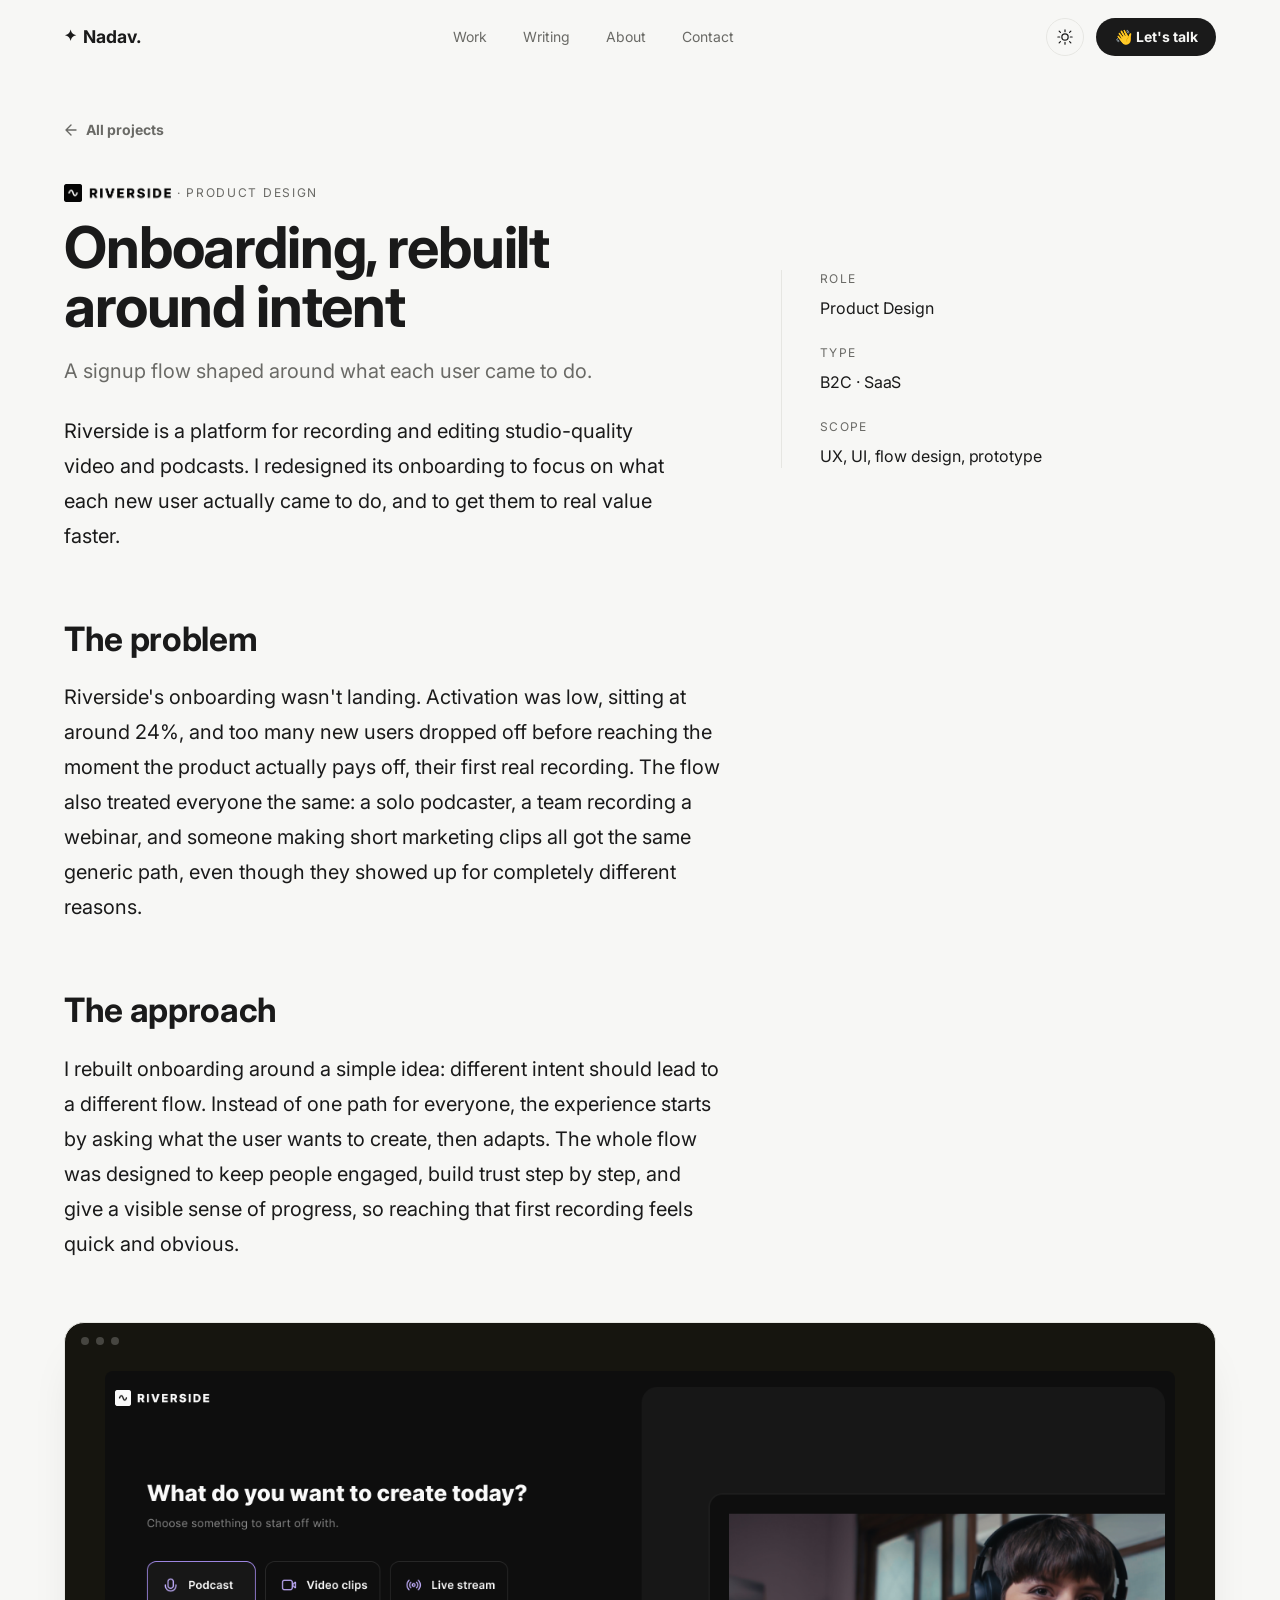
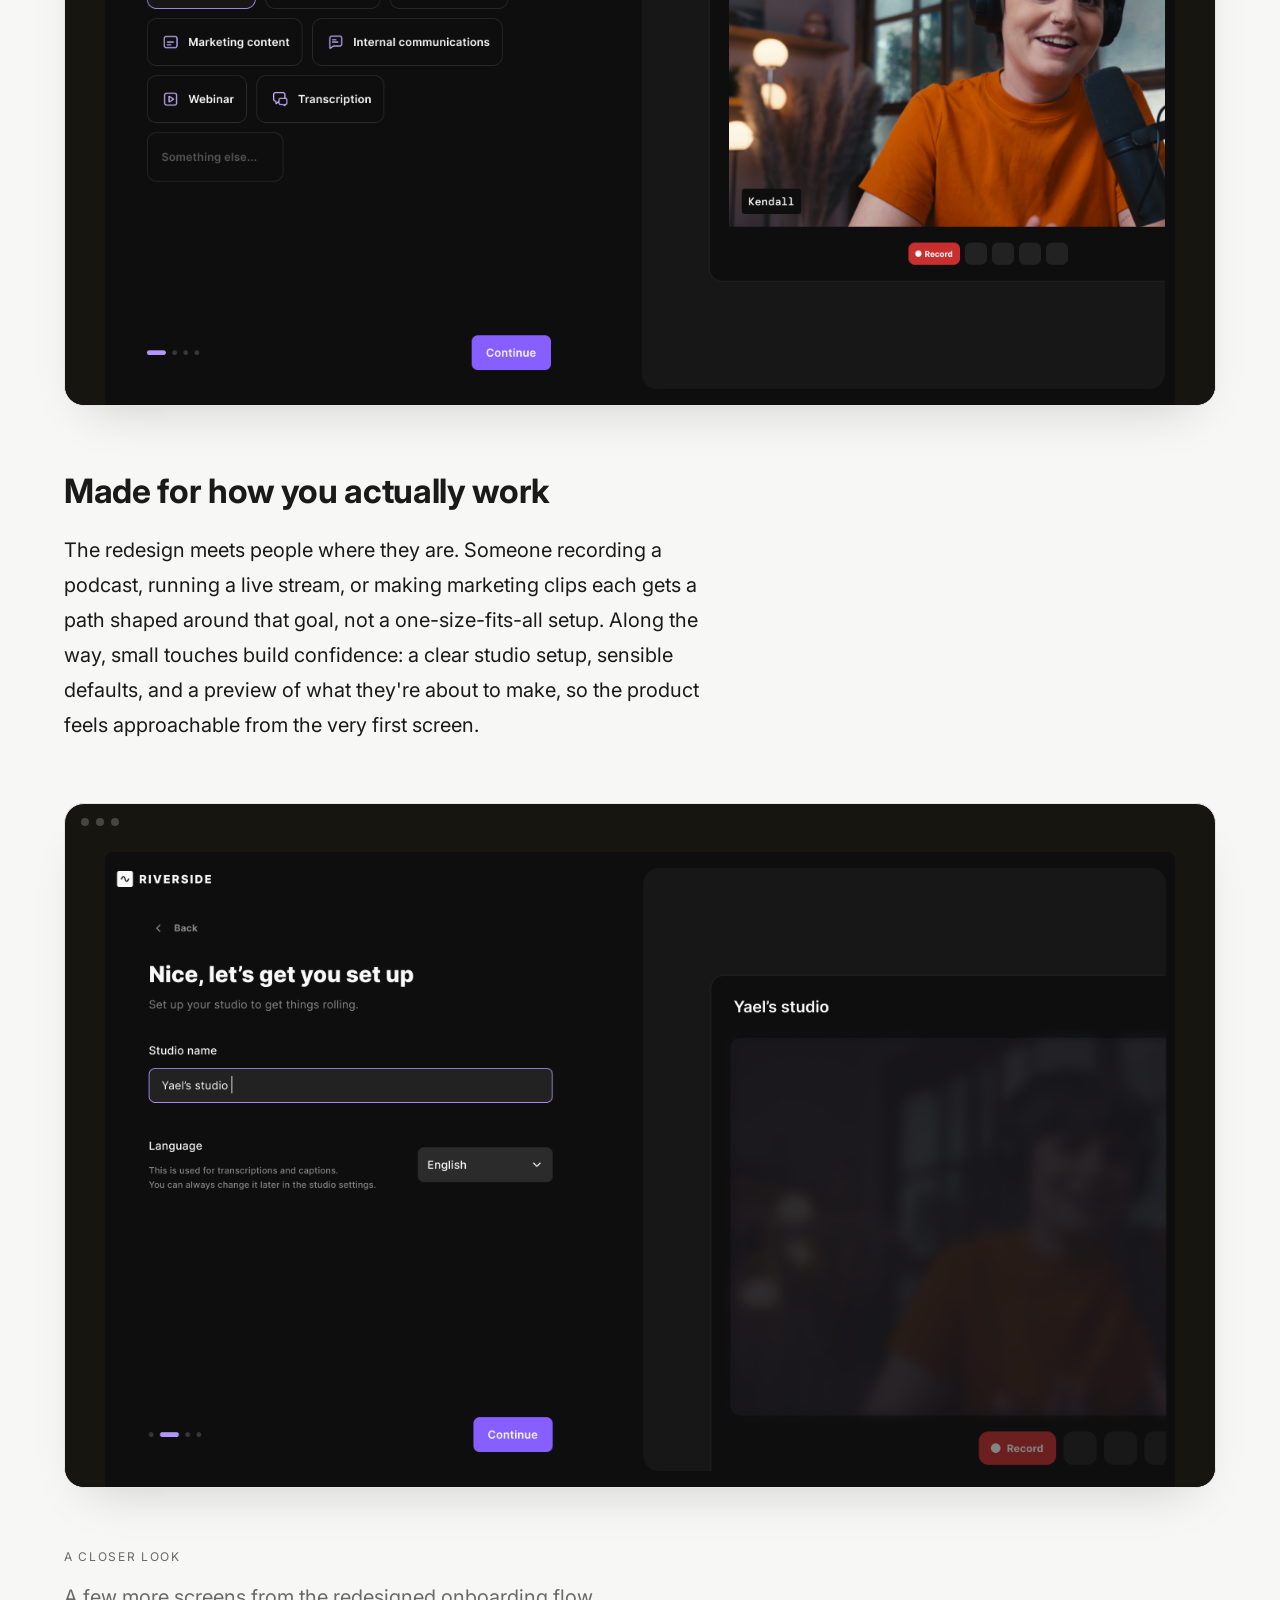
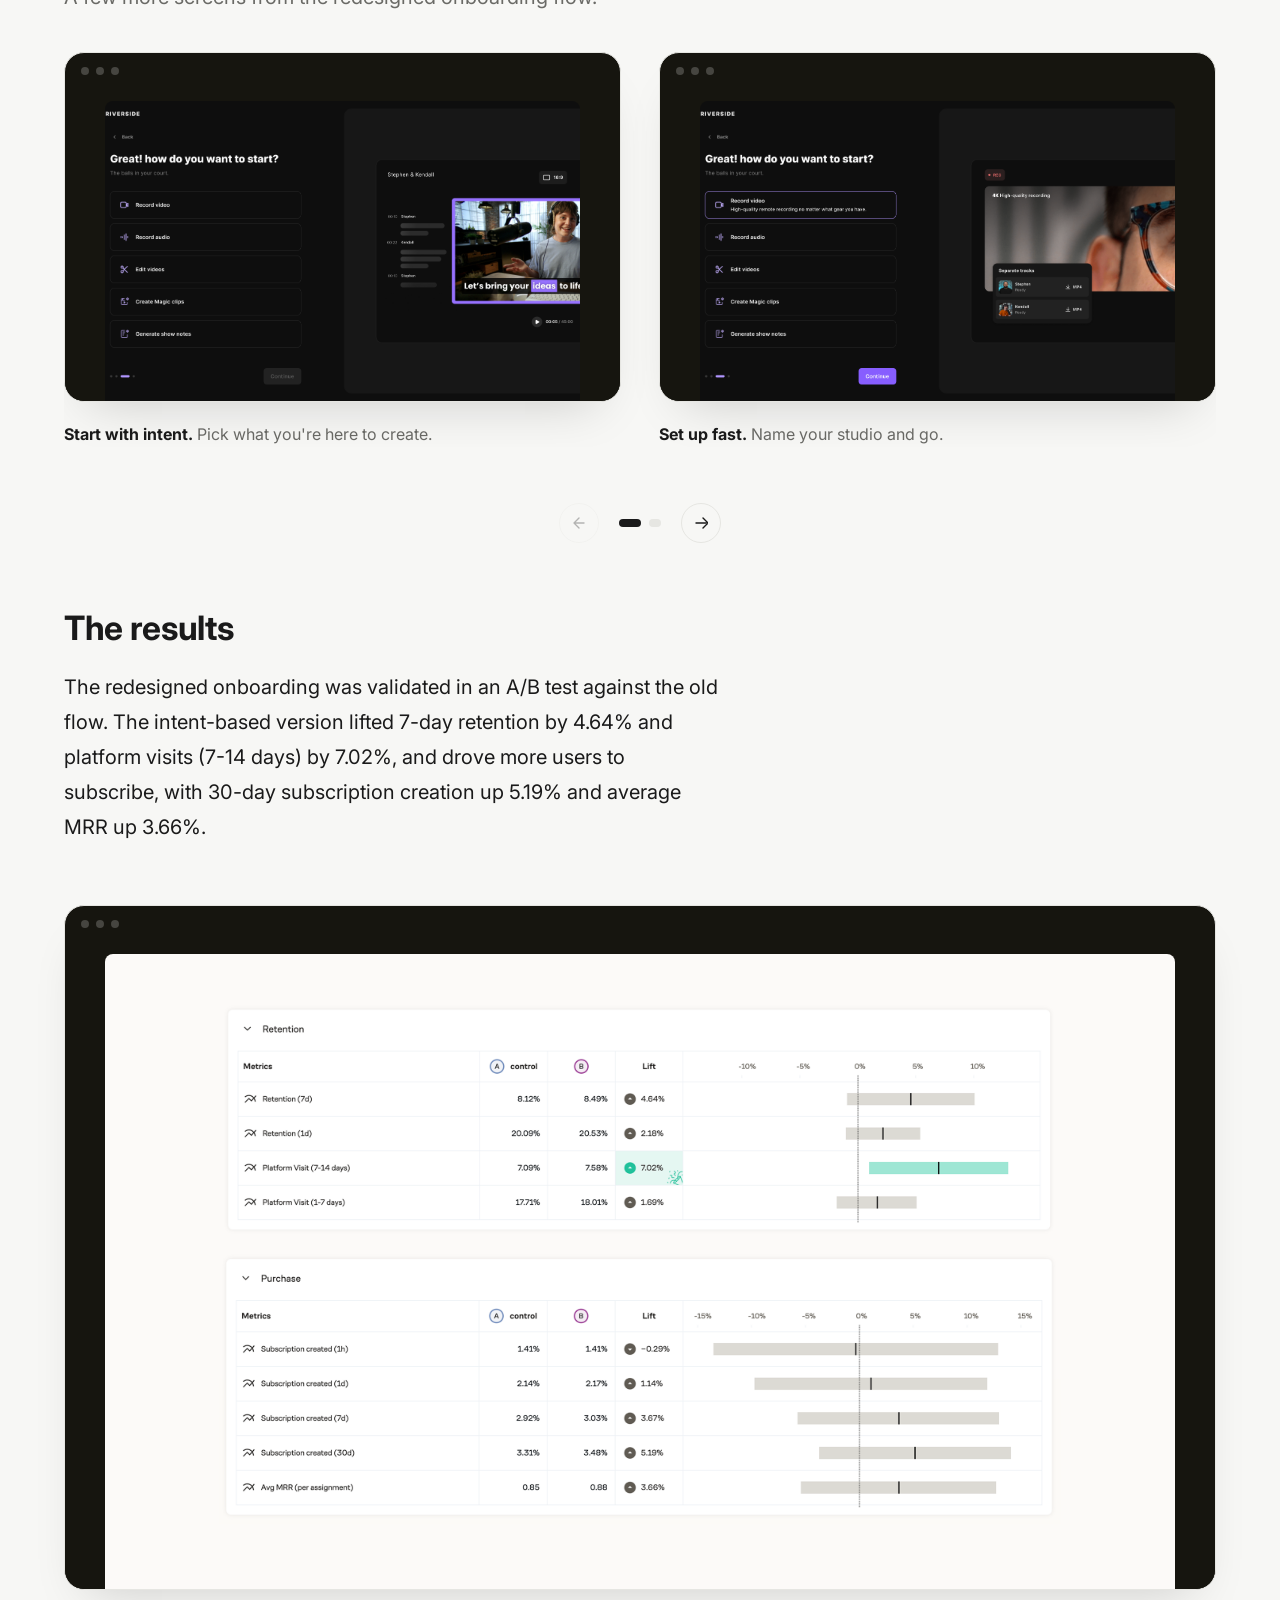
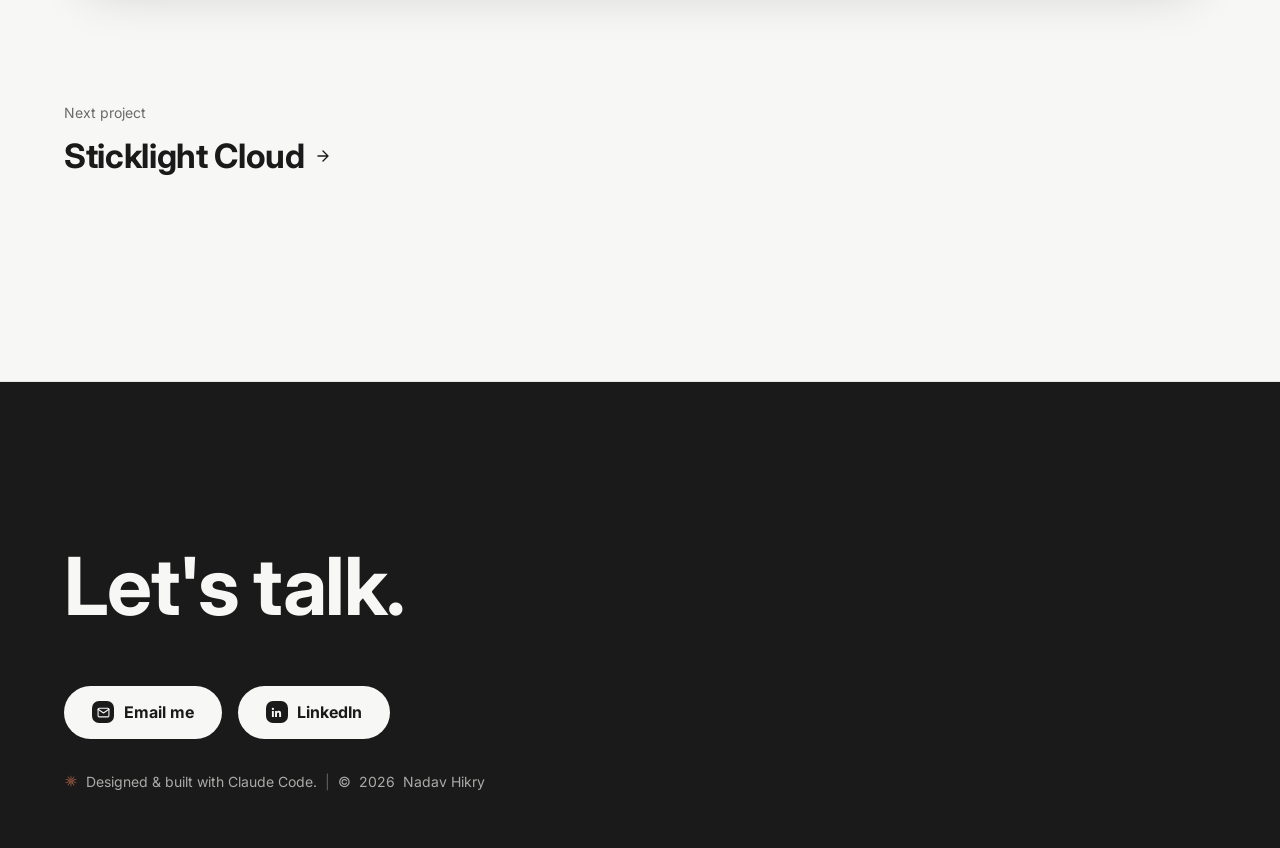
==== commit 28b61bdc: "Add site favicon Adds a brand-matching favicon (the nav's sparkle mark on a rounded dark square) as " ====
--- a/riverside.html
+++ b/riverside.html
@@ -5,6 +5,9 @@
 <meta name="viewport" content="width=device-width, initial-scale=1.0" />
 <title>Riverside · Nadav Hikry</title>
 <meta name="description" content="Riverside: onboarding rebuilt around user intent. Product design case study by Nadav Hikry." />
+<link rel="icon" type="image/svg+xml" href="favicon.svg" />
+<link rel="alternate icon" type="image/png" href="favicon.png" />
+<link rel="apple-touch-icon" href="apple-touch-icon.png" />
 
 <link rel="preconnect" href="https://fonts.googleapis.com" />
 <link rel="preconnect" href="https://fonts.gstatic.com" crossorigin />
